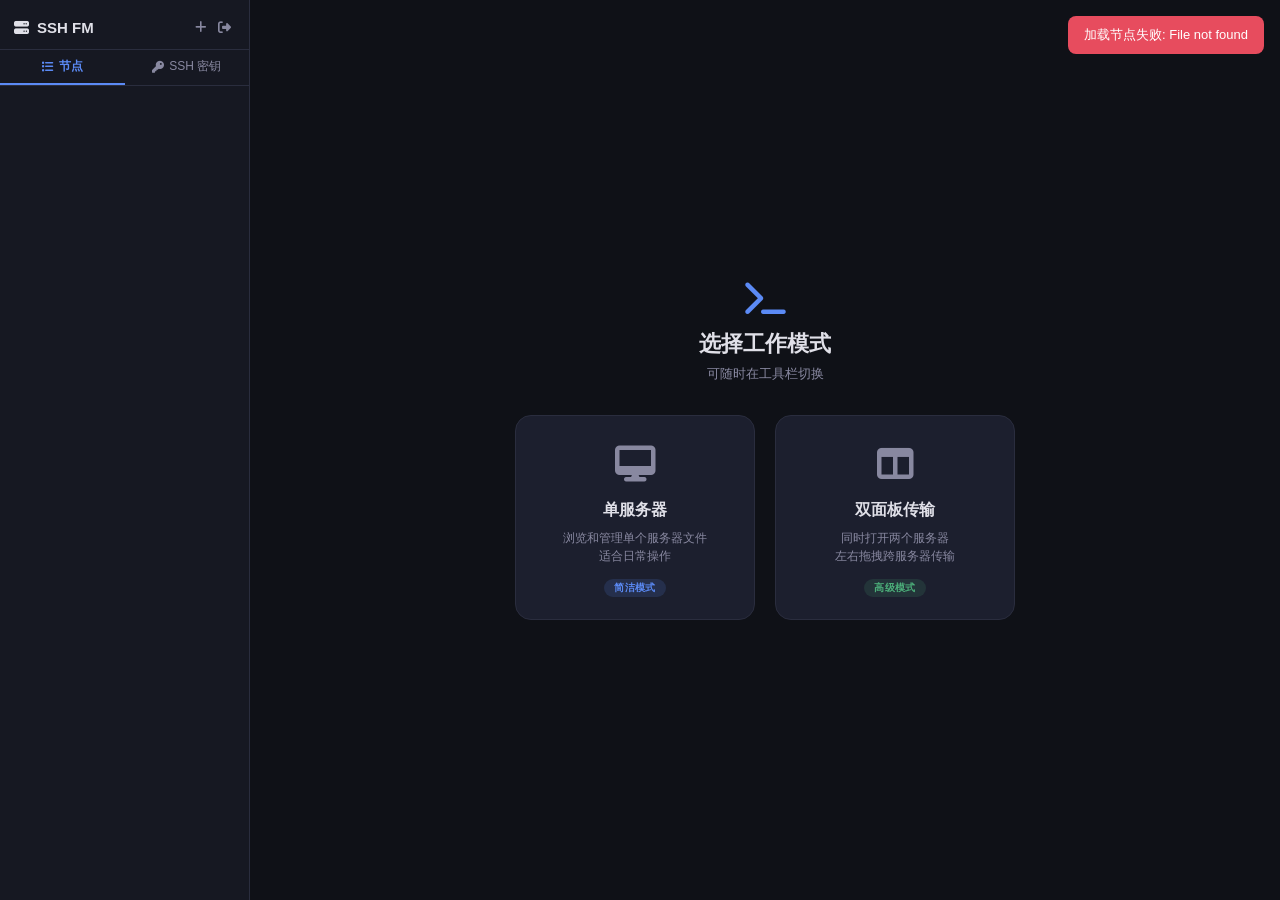
==== static/index.html @ b52f7f38 "Initial release: SSHPilot - Web-based SSH file manager Features: - Multi-node SSH server management " ====
<!DOCTYPE html>
<html lang="zh-CN">
<head>
    <meta charset="UTF-8">
    <meta name="viewport" content="width=device-width, initial-scale=1.0">
    <title>SSH 文件管理器</title>
    <link rel="stylesheet" href="/static/style.css">
    <link rel="stylesheet" href="https://cdnjs.cloudflare.com/ajax/libs/font-awesome/6.5.1/css/all.min.css">
</head>
<body>
    <div id="app">
        <!-- Sidebar -->
        <aside id="sidebar">
            <div class="sidebar-header">
                <h2><i class="fas fa-server"></i> SSH FM</h2>
                <div style="display:flex;gap:4px">
                    <button class="btn-icon" onclick="showAddNodeModal()" title="添加节点"><i class="fas fa-plus"></i></button>
                    <button class="btn-icon" onclick="doLogout()" title="登出"><i class="fas fa-sign-out-alt"></i></button>
                </div>
            </div>
            <div class="sidebar-tabs">
                <button class="stab active" id="stab-nodes" onclick="switchSidebarTab('nodes')"><i class="fas fa-list"></i> 节点</button>
                <button class="stab" id="stab-sshkeys" onclick="switchSidebarTab('sshkeys')"><i class="fas fa-key"></i> SSH 密钥</button>
            </div>
            <div id="sidebar-nodes">
                <ul id="node-list"></ul>
            </div>
            <div id="sidebar-sshkeys" class="hidden">
                <div id="ssh-keys-content" class="ssh-keys-panel">
                    <div style="padding:20px;text-align:center;color:var(--text-dim)"><i class="fas fa-spinner fa-spin"></i></div>
                </div>
            </div>
        </aside>

        <!-- Main -->
        <main id="main">
            <!-- Mode Selection Overlay -->
            <div id="mode-overlay">
                <div class="mode-select">
                    <div class="mode-brand"><i class="fas fa-terminal"></i><h2>选择工作模式</h2><p>可随时在工具栏切换</p></div>
                    <div class="mode-cards">
                        <div class="mode-card" onclick="switchMode('single')">
                            <div class="mode-card-icon"><i class="fas fa-desktop"></i></div>
                            <h3>单服务器</h3>
                            <p>浏览和管理单个服务器文件<br>适合日常操作</p>
                            <span class="mode-card-tag">简洁模式</span>
                        </div>
                        <div class="mode-card" onclick="switchMode('dual')">
                            <div class="mode-card-icon dual-icon"><i class="fas fa-columns"></i></div>
                            <h3>双面板传输</h3>
                            <p>同时打开两个服务器<br>左右拖拽跨服务器传输</p>
                            <span class="mode-card-tag tag-pro">高级模式</span>
                        </div>
                    </div>
                </div>
            </div>

            <!-- Global Toolbar -->
            <div id="global-toolbar" class="hidden">
                <div class="actions">
                    <button class="btn-sm btn-mode" id="mode-toggle-btn" onclick="toggleMode()"><i class="fas fa-columns"></i> <span id="mode-toggle-text">双面板</span></button>
                    <span class="toolbar-sep"></span>
                    <button class="btn-sm" onclick="refreshPanel(activePanel)"><i class="fas fa-sync-alt"></i> 刷新</button>
                    <button class="btn-sm" id="toggle-view-btn" onclick="toggleView()"><i class="fas fa-th"></i> 图标</button>
                    <button class="btn-sm" id="toggle-hidden-btn" onclick="toggleHidden()"><i class="fas fa-eye"></i> 显示.文件</button>
                    <button class="btn-sm" onclick="showMkdirModal()"><i class="fas fa-folder-plus"></i> 新建文件夹</button>
                    <button class="btn-sm" onclick="showCreateFileModal()"><i class="fas fa-file-medical"></i> 新建文件</button>
                    <button class="btn-sm" onclick="showCompressModal()"><i class="fas fa-file-archive"></i> 压缩</button>
                    <button class="btn-sm" onclick="undoLast()"><i class="fas fa-undo"></i> 撤销</button>
                    <button class="btn-sm" onclick="showTrashPanel()"><i class="fas fa-trash-restore"></i> 回收站</button>
                    <button class="btn-sm btn-danger" onclick="deleteSelected()"><i class="fas fa-trash"></i> 删除</button>
                </div>
            </div>

            <div id="dual-panel" class="hidden">
                <!-- Left Panel -->
                <div class="panel" id="panel-left" onclick="setActivePanel('left')">
                    <div class="panel-header">
                        <span class="panel-label">L</span>
                        <span class="panel-node-name" id="left-node-name">点击左侧节点连接</span>
                        <div class="panel-path-bar">
                            <button class="btn-icon" onclick="panelGoUp('left')" title="上级"><i class="fas fa-arrow-up"></i></button>
                            <input type="text" id="left-path-input" onkeydown="if(event.key==='Enter')panelNavigateTo('left',this.value)" placeholder="/">
                        </div>
                    </div>
                    <div class="panel-body" id="left-body">
                        <div class="panel-placeholder"><i class="fas fa-plug"></i><p>选择左侧节点连接服务器</p></div>
                    </div>
                    <div class="panel-footer" id="left-pagination"></div>
                    <div class="panel-drop-zone hidden" id="left-drop-zone">
                        <i class="fas fa-cloud-download-alt"></i> 拖放到此处传输
                    </div>
                </div>

                <div class="panel-divider"></div>

                <!-- Right Panel -->
                <div class="panel" id="panel-right" onclick="setActivePanel('right')">
                    <div class="panel-header">
                        <span class="panel-label">R</span>
                        <span class="panel-node-name" id="right-node-name">点击左侧节点连接</span>
                        <div class="panel-path-bar">
                            <button class="btn-icon" onclick="panelGoUp('right')" title="上级"><i class="fas fa-arrow-up"></i></button>
                            <input type="text" id="right-path-input" onkeydown="if(event.key==='Enter')panelNavigateTo('right',this.value)" placeholder="/">
                        </div>
                    </div>
                    <div class="panel-body" id="right-body">
                        <div class="panel-placeholder"><i class="fas fa-plug"></i><p>选择左侧节点连接服务器</p></div>
                    </div>
                    <div class="panel-footer" id="right-pagination"></div>
                    <div class="panel-drop-zone hidden" id="right-drop-zone">
                        <i class="fas fa-cloud-download-alt"></i> 拖放到此处传输
                    </div>
                </div>
            </div>

            <!-- Upload Drop Overlay -->
            <div id="drop-overlay" class="hidden">
                <div class="drop-content"><i class="fas fa-cloud-upload-alt"></i><p>拖拽本地文件上传到当前面板</p></div>
            </div>
        </main>
    </div>

    <!-- Modals (same as before) -->
    <div id="node-modal" class="modal hidden">
        <div class="modal-content modal-wide">
            <h3 id="node-modal-title">添加节点</h3>
            <form id="node-form" onsubmit="saveNode(event)">
                <input type="hidden" id="node-edit-id">
                <div class="form-row"><div class="form-col"><label>名称</label><input type="text" id="node-name" required placeholder="我的服务器"></div><div class="form-col"><label>主机地址</label><input type="text" id="node-host" required placeholder="192.168.1.100"></div></div>
                <div class="form-row"><div class="form-col"><label>端口</label><input type="number" id="node-port" value="22"></div><div class="form-col"><label>用户名</label><input type="text" id="node-username" required placeholder="root"></div></div>
                <div class="form-row"><div class="form-col"><label>国家/地区</label><input type="text" id="node-country" placeholder="中国 / 美国"></div><div class="form-col"><label>厂商</label><input type="text" id="node-provider" placeholder="阿里云 / AWS"></div></div>
                <div class="form-row"><div class="form-col" style="flex:1"><label>业务</label><input type="text" id="node-business" placeholder="Web服务 / 数据库"></div></div>
                <label>认证方式</label>
                <select id="node-auth-type" onchange="toggleAuthFields()"><option value="password">密码</option><option value="key_file">本地密钥文件</option><option value="key">粘贴私钥</option></select>
                <div id="password-field"><label>密码</label><input type="password" id="node-password" placeholder="密码"></div>
                <div id="keyfile-field" class="hidden"><label>密钥路径</label><input type="text" id="node-key-file" placeholder="~/.ssh/id_rsa"><p class="hint">留空默认 ~/.ssh/id_rsa</p></div>
                <div id="key-field" class="hidden"><label>私钥内容</label><textarea id="node-private-key" rows="3" placeholder="-----BEGIN RSA PRIVATE KEY-----"></textarea></div>
                <div class="modal-actions"><button type="button" class="btn-cancel" onclick="closeModal('node-modal')">取消</button><button type="submit" class="btn-primary">保存</button></div>
            </form>
        </div>
    </div>

    <div id="mkdir-modal" class="modal hidden"><div class="modal-content"><h3>新建文件夹</h3><form onsubmit="doMkdir(event)"><label>名称</label><input type="text" id="mkdir-name" required placeholder="new-folder"><div class="modal-actions"><button type="button" class="btn-cancel" onclick="closeModal('mkdir-modal')">取消</button><button type="submit" class="btn-primary">创建</button></div></form></div></div>
    <div id="createfile-modal" class="modal hidden"><div class="modal-content"><h3>新建文件</h3><form onsubmit="doCreateFile(event)"><label>文件名</label><input type="text" id="createfile-name" required placeholder="example.txt"><div class="modal-actions"><button type="button" class="btn-cancel" onclick="closeModal('createfile-modal')">取消</button><button type="submit" class="btn-primary">创建</button></div></form></div></div>
    <div id="compress-modal" class="modal hidden"><div class="modal-content"><h3>压缩选中文件</h3><form onsubmit="doCompress(event)"><label>压缩文件名</label><input type="text" id="compress-name" required placeholder="archive.tar.gz"><p class="hint">支持 .tar.gz 和 .zip</p><div class="modal-actions"><button type="button" class="btn-cancel" onclick="closeModal('compress-modal')">取消</button><button type="submit" class="btn-primary">压缩</button></div></form></div></div>
    <div id="movecopy-modal" class="modal hidden"><div class="modal-content"><h3 id="movecopy-title">移动到</h3><form onsubmit="doMoveCopy(event)"><input type="hidden" id="movecopy-action"><input type="hidden" id="movecopy-src"><label>目标路径</label><input type="text" id="movecopy-dest" required placeholder="/home/user/target"><div class="modal-actions"><button type="button" class="btn-cancel" onclick="closeModal('movecopy-modal')">取消</button><button type="submit" class="btn-primary">确定</button></div></form></div></div>
    <div id="rename-modal" class="modal hidden"><div class="modal-content"><h3>重命名</h3><form onsubmit="doRename(event)"><input type="hidden" id="rename-old"><label>新名称</label><input type="text" id="rename-new" required><div class="modal-actions"><button type="button" class="btn-cancel" onclick="closeModal('rename-modal')">取消</button><button type="submit" class="btn-primary">确定</button></div></form></div></div>
    <div id="trash-modal" class="modal hidden"><div class="modal-content modal-lg"><div class="modal-header-row"><h3><i class="fas fa-trash-restore"></i> 回收站</h3><button class="btn-sm btn-danger" onclick="emptyTrash()"><i class="fas fa-fire"></i> 清空</button></div><div id="trash-list" class="trash-list"></div><div class="modal-actions"><button type="button" class="btn-cancel" onclick="closeModal('trash-modal')">关闭</button></div></div></div>

    <!-- Editor Modal -->
    <div id="editor-modal" class="modal hidden">
        <div class="modal-content modal-editor">
            <div class="editor-header"><div class="editor-title"><i class="fas fa-file-code"></i><span id="editor-filename">file.txt</span><span id="editor-size" class="editor-meta"></span><span id="editor-modified" class="editor-badge hidden">已修改</span></div><div class="editor-actions"><button class="btn-sm" id="editor-save-btn" onclick="saveEditorContent()" disabled><i class="fas fa-save"></i> 保存</button><button class="btn-sm" onclick="closeEditor()"><i class="fas fa-times"></i> 关闭</button></div></div>
            <div class="editor-body"><div class="editor-line-numbers" id="editor-lines"></div><textarea id="editor-textarea" spellcheck="false" wrap="off"></textarea></div>
            <div class="editor-footer"><span id="editor-cursor">行 1, 列 1</span><span id="editor-encoding">UTF-8</span></div>
            <input type="hidden" id="editor-path"><input type="hidden" id="editor-node">
        </div>
    </div>

    <!-- Transfer progress -->
    <div id="transfer-toast" class="transfer-toast hidden"><i class="fas fa-spinner fa-spin"></i> <span id="transfer-msg">传输中...</span></div>
    <div id="toast-container"></div>
    <script src="/static/app.js"></script>
</body>
</html>
---- static/style.css ----
:root {
    --bg: #0f1117; --bg-sidebar: #161822; --bg-card: #1c1f2e; --bg-hover: #252839;
    --bg-input: #1e2133; --border: #2a2d3e; --text: #e0e0e8; --text-dim: #8888a0;
    --accent: #5b8af5; --accent-hover: #4a76e0; --danger: #e74c5e; --success: #4caf7a;
    --warning: #f5a623; --radius: 8px;
}
* { margin:0; padding:0; box-sizing:border-box; }
body { font-family: -apple-system,BlinkMacSystemFont,"Segoe UI",Roboto,"Noto Sans SC",sans-serif; background:var(--bg); color:var(--text); height:100vh; overflow:hidden; }
#app { display:flex; height:100vh; }
.hidden { display:none !important; }

/* ===== Sidebar ===== */
#sidebar { width:250px; min-width:250px; background:var(--bg-sidebar); border-right:1px solid var(--border); display:flex; flex-direction:column; }
.sidebar-header { display:flex; align-items:center; justify-content:space-between; padding:16px 14px 10px; border-bottom:1px solid var(--border); }
.sidebar-header h2 { font-size:15px; font-weight:600; display:flex; align-items:center; gap:8px; }
/* Sidebar Tabs */
.sidebar-tabs { display:flex; border-bottom:1px solid var(--border); flex-shrink:0; }
.stab { flex:1; padding:8px 0; background:none; border:none; border-bottom:2px solid transparent; color:var(--text-dim); font-size:12px; cursor:pointer; display:flex; align-items:center; justify-content:center; gap:5px; transition:color .15s, border-color .15s; }
.stab:hover { color:var(--text); background:var(--bg-hover); }
.stab.active { color:var(--accent); border-bottom-color:var(--accent); font-weight:600; }
#sidebar-nodes { flex:1; overflow-y:auto; display:flex; flex-direction:column; }
#sidebar-sshkeys { flex:1; overflow-y:auto; }

/* SSH Keys Panel */
.ssh-keys-panel { padding:8px; }
.ssh-section { margin-bottom:14px; }
.ssh-section-title { font-size:11px; font-weight:600; color:var(--text-dim); text-transform:uppercase; letter-spacing:.5px; padding:4px 6px; display:flex; align-items:center; gap:6px; }
.ssh-section-title i { font-size:10px; }
.ssh-section-count { font-size:10px; background:var(--bg-hover); color:var(--text-dim); padding:0 6px; border-radius:8px; font-weight:500; }
.ssh-item { padding:7px 10px; border-radius:var(--radius); display:flex; align-items:flex-start; justify-content:space-between; gap:6px; transition:background .15s; margin-bottom:1px; }
.ssh-item:hover { background:var(--bg-hover); }
.ssh-item-info { display:flex; flex-direction:column; gap:1px; overflow:hidden; min-width:0; flex:1; }
.ssh-item-name { font-size:12px; font-weight:600; white-space:nowrap; overflow:hidden; text-overflow:ellipsis; }
.ssh-item-meta { font-size:10px; color:var(--text-dim); font-family:"SF Mono",Monaco,Consolas,monospace; white-space:nowrap; overflow:hidden; text-overflow:ellipsis; }
.ssh-item-tag { font-size:9px; padding:1px 6px; border-radius:3px; font-weight:500; display:inline-block; margin-top:2px; }
.ssh-tag-key { background:rgba(91,138,245,.15); color:#7da8ff; }
.ssh-tag-config { background:rgba(76,175,122,.15); color:#6dd4a0; }
.ssh-tag-known { background:rgba(245,166,35,.15); color:#f5c462; }
.ssh-item-actions { display:flex; gap:2px; flex-shrink:0; opacity:0; transition:opacity .15s; }
.ssh-item:hover .ssh-item-actions { opacity:1; }
.ssh-empty { padding:24px 12px; text-align:center; color:var(--text-dim); font-size:12px; }
.ssh-empty i { font-size:24px; display:block; margin-bottom:8px; opacity:.5; }
.scan-dot { display:inline-block; width:7px; height:7px; border-radius:50%; margin-right:5px; vertical-align:middle; }
.dot-ok { background:var(--success); box-shadow:0 0 6px var(--success); }
.dot-fail { background:var(--danger); box-shadow:0 0 6px var(--danger); }

#node-list { list-style:none; overflow-y:auto; flex:1; padding:6px; }
#node-list li { padding:8px 10px; border-radius:var(--radius); cursor:pointer; display:flex; align-items:flex-start; justify-content:space-between; transition:background .15s; margin-bottom:2px; }
#node-list li:hover { background:var(--bg-hover); }
#node-list li.active { background:rgba(91,138,245,.15); border:1px solid rgba(91,138,245,.3); }
.node-info { display:flex; flex-direction:column; gap:2px; overflow:hidden; flex:1; min-width:0; }
.node-name-row { display:flex; align-items:center; gap:6px; }
.node-name { font-weight:600; font-size:13px; white-space:nowrap; overflow:hidden; text-overflow:ellipsis; }
.node-host { font-size:11px; color:var(--text-dim); font-family:"SF Mono",Monaco,Consolas,monospace; }
.node-tags { display:flex; flex-wrap:wrap; gap:3px; margin-top:3px; }
.node-tag { font-size:9px; padding:0 5px; border-radius:3px; font-weight:500; line-height:16px; }
.tag-country { background:rgba(91,138,245,.18); color:#7da8ff; border:1px solid rgba(91,138,245,.3); }
.tag-provider { background:rgba(76,175,122,.18); color:#6dd4a0; border:1px solid rgba(76,175,122,.3); }
.tag-business { background:rgba(245,166,35,.18); color:#f5c462; border:1px solid rgba(245,166,35,.3); }
.panel-badge { font-size:10px; font-weight:700; padding:0 5px; border-radius:3px; line-height:16px; }
.badge-left { background:var(--accent); color:#fff; }
.badge-right { background:var(--success); color:#fff; }
.node-actions { display:flex; gap:2px; opacity:0; transition:opacity .15s; flex-shrink:0; margin-top:2px; }
#node-list li:hover .node-actions { opacity:1; }

/* ===== Main ===== */
#main { flex:1; display:flex; flex-direction:column; overflow:hidden; position:relative; }

/* ===== Mode Selection Overlay ===== */
#mode-overlay { flex:1; display:flex; align-items:center; justify-content:center; position:relative; }
#mode-overlay.hidden { display:none !important; }
.mode-select { text-align:center; animation:cardIn .4s ease; }
@keyframes cardIn { from { opacity:0; transform:translateY(16px); } to { opacity:1; transform:translateY(0); } }
.mode-brand { margin-bottom:32px; }
.mode-brand i { font-size:36px; color:var(--accent); margin-bottom:12px; display:block; }
.mode-brand h2 { font-size:22px; font-weight:700; margin-bottom:6px; }
.mode-brand p { font-size:13px; color:var(--text-dim); }
.mode-cards { display:flex; gap:20px; }
.mode-card { width:240px; background:var(--bg-card); border:1px solid var(--border); border-radius:16px; padding:28px 20px 22px; cursor:pointer; transition:border-color .2s, transform .15s, box-shadow .2s; position:relative; }
.mode-card:hover { border-color:var(--accent); transform:translateY(-4px); box-shadow:0 12px 40px rgba(0,0,0,.3); }
.mode-card-icon { font-size:36px; color:var(--text-dim); margin-bottom:14px; transition:color .2s; }
.mode-card:hover .mode-card-icon { color:var(--accent); }
.mode-card-icon.dual-icon { color:var(--text-dim); }
.mode-card:hover .dual-icon { color:var(--success); }
.mode-card h3 { font-size:16px; font-weight:600; margin-bottom:8px; }
.mode-card p { font-size:12px; color:var(--text-dim); line-height:1.5; }
.mode-card-tag { display:inline-block; margin-top:14px; font-size:10px; padding:2px 10px; border-radius:10px; background:rgba(91,138,245,.15); color:var(--accent); font-weight:600; letter-spacing:.3px; }
.mode-card-tag.tag-pro { background:rgba(76,175,122,.15); color:var(--success); }

/* ===== Global Toolbar ===== */
#global-toolbar { padding:8px 12px; border-bottom:1px solid var(--border); flex-shrink:0; }
#global-toolbar .actions { display:flex; gap:6px; flex-wrap:wrap; align-items:center; }
.btn-mode { background:linear-gradient(135deg,var(--accent),#7c5bf5); color:#fff !important; border-color:transparent !important; }
.btn-mode:hover { opacity:.85; }
.toolbar-sep { width:1px; height:20px; background:var(--border); flex-shrink:0; }

/* ===== Dual Panel ===== */
#dual-panel { flex:1; display:flex; overflow:hidden; }
.panel { flex:1; display:flex; flex-direction:column; overflow:hidden; position:relative; border:2px solid transparent; transition:border-color .15s; }
.panel.active { border-color:var(--accent); }

/* ===== Single Panel Mode ===== */
#dual-panel.single-mode #panel-right,
#dual-panel.single-mode .panel-divider { display:none; }
#dual-panel.single-mode #panel-left { border:none; }
#dual-panel.single-mode #panel-left .panel-label { display:none; }
.panel-divider { width:3px; background:var(--border); cursor:col-resize; flex-shrink:0; }
.panel-header { padding:8px 10px; border-bottom:1px solid var(--border); display:flex; align-items:center; gap:8px; background:var(--bg-sidebar); flex-shrink:0; flex-wrap:wrap; }
.panel-label { font-size:10px; font-weight:700; background:var(--accent); color:#fff; padding:1px 6px; border-radius:3px; flex-shrink:0; }
#panel-right .panel-label { background:var(--success); }
.panel-node-name { font-size:13px; font-weight:600; white-space:nowrap; overflow:hidden; text-overflow:ellipsis; max-width:140px; }
.panel-path-bar { display:flex; align-items:center; gap:4px; flex:1; min-width:0; }
.panel-path-bar input { flex:1; min-width:80px; padding:4px 8px; background:var(--bg-input); border:1px solid var(--border); border-radius:var(--radius); color:var(--text); font-size:12px; outline:none; }
.panel-path-bar input:focus { border-color:var(--accent); }
.panel-body { flex:1; overflow:auto; padding:0 6px; }
.panel-footer { padding:6px 10px; border-top:1px solid var(--border); display:flex; align-items:center; justify-content:space-between; flex-shrink:0; font-size:12px; }
.panel-placeholder { display:flex; flex-direction:column; align-items:center; justify-content:center; height:100%; gap:12px; color:var(--text-dim); font-size:14px; }
.panel-placeholder i { font-size:40px; }

/* ===== Panel drop zone ===== */
.panel-drop-zone { position:absolute; inset:0; background:rgba(91,138,245,.1); border:3px dashed var(--accent); border-radius:var(--radius); display:flex; align-items:center; justify-content:center; font-size:18px; color:var(--accent); z-index:50; pointer-events:none; }

/* ===== Buttons ===== */
.btn-icon { background:none; border:none; color:var(--text-dim); cursor:pointer; padding:4px; border-radius:4px; font-size:13px; transition:background .15s,color .15s; }
.btn-icon:hover { background:var(--bg-hover); color:var(--text); }
.btn-sm { background:var(--bg-card); border:1px solid var(--border); color:var(--text); padding:4px 10px; border-radius:var(--radius); font-size:12px; cursor:pointer; display:flex; align-items:center; gap:4px; transition:background .15s,border-color .15s; white-space:nowrap; }
.btn-sm:hover { background:var(--bg-hover); border-color:var(--accent); }
.btn-sm.btn-danger { border-color:var(--danger); color:var(--danger); }
.btn-sm.btn-danger:hover { background:var(--danger); color:#fff; }
.btn-sm.btn-active { background:var(--accent); color:#fff; border-color:var(--accent); }
.btn-sm:disabled { opacity:.35; cursor:not-allowed; pointer-events:none; }
.btn-primary { background:var(--accent); border:none; color:#fff; padding:8px 20px; border-radius:var(--radius); font-size:14px; cursor:pointer; }
.btn-primary:hover { background:var(--accent-hover); }
.btn-cancel { background:none; border:1px solid var(--border); color:var(--text-dim); padding:8px 20px; border-radius:var(--radius); font-size:14px; cursor:pointer; }
.btn-cancel:hover { background:var(--bg-hover); }

/* ===== File Table (in panel) ===== */
.file-table { width:100%; border-collapse:collapse; font-size:13px; }
.file-table th { text-align:left; padding:6px 6px; color:var(--text-dim); font-weight:500; font-size:11px; text-transform:uppercase; border-bottom:1px solid var(--border); position:sticky; top:0; background:var(--bg); z-index:1; }
.file-table td { padding:5px 6px; border-bottom:1px solid var(--border); vertical-align:middle; }
.file-table tr:hover td { background:var(--bg-hover); }
.file-table tr[draggable="true"] { cursor:grab; }
.file-table tr[draggable="true"]:active { cursor:grabbing; }
.file-icon { margin-right:6px; color:var(--text-dim); width:14px; text-align:center; display:inline-block; }
.file-icon.dir { color:var(--warning); }
.file-icon.archive { color:var(--success); }
.file-name-link { cursor:pointer; color:var(--text); text-decoration:none; }
.file-name-link:hover { color:var(--accent); }
.file-actions { display:flex; gap:2px; }
.file-actions .btn-icon { font-size:12px; }

/* ===== Grid view ===== */
.file-grid { display:grid; grid-template-columns:repeat(auto-fill,minmax(110px,1fr)); gap:8px; padding:8px 0; }
.grid-card { background:var(--bg-card); border:1px solid var(--border); border-radius:var(--radius); padding:10px 8px 8px; display:flex; flex-direction:column; align-items:center; text-align:center; position:relative; transition:border-color .15s; cursor:grab; }
.grid-card:hover { border-color:var(--accent); background:var(--bg-hover); }
.grid-check { position:absolute; top:4px; left:4px; opacity:0; transition:opacity .15s; }
.grid-card:hover .grid-check,.grid-check:checked { opacity:1; }
.grid-icon { font-size:30px; color:var(--text-dim); margin-bottom:6px; cursor:pointer; width:100%; display:flex; justify-content:center; padding:6px 0; border-radius:6px; }
.grid-icon:hover { background:rgba(91,138,245,.1); }
.grid-icon.dir { color:var(--warning); }
.grid-name { font-size:11px; font-weight:500; word-break:break-all; display:-webkit-box; -webkit-line-clamp:2; -webkit-box-orient:vertical; overflow:hidden; line-height:1.3; max-height:2.6em; }
.grid-meta { font-size:10px; color:var(--text-dim); margin:2px 0; }
.grid-actions { display:flex; gap:2px; opacity:0; transition:opacity .15s; }
.grid-card:hover .grid-actions { opacity:1; }
.grid-actions .btn-icon { font-size:11px; padding:3px; }

/* ===== Pagination ===== */
.page-info { font-size:11px; color:var(--text-dim); }
.page-btns { display:flex; gap:3px; }
.page-btns .btn-sm { min-width:28px; justify-content:center; padding:3px 6px; font-size:11px; }
.page-btns .page-active { background:var(--accent); color:#fff; border-color:var(--accent); }

/* ===== Drop overlay (local upload) ===== */
#drop-overlay { position:absolute; inset:0; background:rgba(91,138,245,.12); border:3px dashed var(--accent); border-radius:var(--radius); display:flex; align-items:center; justify-content:center; z-index:100; }
.drop-content { text-align:center; font-size:20px; color:var(--accent); }
.drop-content i { font-size:40px; margin-bottom:10px; }

/* ===== Modals ===== */
.modal { position:fixed; inset:0; background:rgba(0,0,0,.6); display:flex; align-items:center; justify-content:center; z-index:1000; }
.modal-content { background:var(--bg-card); border:1px solid var(--border); border-radius:12px; padding:24px; width:420px; max-width:90vw; }
.modal-content.modal-wide { width:520px; }
.modal-content.modal-lg { width:700px; max-height:80vh; display:flex; flex-direction:column; }
.modal-content h3 { margin-bottom:16px; font-size:17px; }
.modal-content label { display:block; font-size:12px; color:var(--text-dim); margin-bottom:3px; margin-top:10px; }
.modal-content input,.modal-content textarea,.modal-content select { width:100%; padding:7px 10px; background:var(--bg-input); border:1px solid var(--border); border-radius:var(--radius); color:var(--text); font-size:13px; outline:none; }
.modal-content input:focus,.modal-content textarea:focus,.modal-content select:focus { border-color:var(--accent); }
.modal-actions { display:flex; justify-content:flex-end; gap:8px; margin-top:20px; }
.modal-header-row { display:flex; align-items:center; justify-content:space-between; margin-bottom:12px; }
.modal-header-row h3 { margin-bottom:0; display:flex; align-items:center; gap:8px; }
.form-row { display:flex; gap:10px; }
.form-col { flex:1; min-width:0; }
.hint { font-size:11px; color:var(--text-dim); margin-top:3px; }

/* ===== Trash ===== */
.trash-list { flex:1; overflow-y:auto; min-height:80px; }
.trash-table { width:100%; border-collapse:collapse; font-size:12px; }
.trash-table th { text-align:left; padding:6px; color:var(--text-dim); font-weight:500; font-size:10px; text-transform:uppercase; border-bottom:1px solid var(--border); position:sticky; top:0; background:var(--bg-card); }
.trash-table td { padding:6px; border-bottom:1px solid var(--border); }
.trash-actions { display:flex; gap:4px; }
.trash-actions .btn-sm { padding:3px 8px; font-size:11px; }

/* ===== Editor ===== */
.modal-editor { width:85vw; max-width:1100px; height:80vh; display:flex; flex-direction:column; padding:0; overflow:hidden; }
.editor-header { display:flex; align-items:center; justify-content:space-between; padding:10px 16px; border-bottom:1px solid var(--border); flex-shrink:0; }
.editor-title { display:flex; align-items:center; gap:8px; font-size:14px; font-weight:600; }
.editor-title i { color:var(--accent); }
.editor-meta { font-size:12px; color:var(--text-dim); font-weight:400; }
.editor-badge { font-size:10px; background:var(--warning); color:#1a1a1a; padding:1px 8px; border-radius:10px; font-weight:600; }
.editor-actions { display:flex; gap:8px; }
.editor-body { display:flex; flex:1; overflow:hidden; }
.editor-line-numbers { width:44px; background:var(--bg-sidebar); color:var(--text-dim); font-family:"SF Mono",Monaco,Consolas,monospace; font-size:13px; line-height:20px; padding:10px 6px 10px 0; text-align:right; overflow:hidden; white-space:pre; user-select:none; border-right:1px solid var(--border); flex-shrink:0; }
#editor-textarea { flex:1; background:var(--bg); color:var(--text); font-family:"SF Mono",Monaco,Consolas,monospace; font-size:13px; line-height:20px; padding:10px 14px; border:none; outline:none; resize:none; tab-size:4; white-space:pre; overflow:auto; }
#editor-textarea::selection { background:rgba(91,138,245,.3); }
.editor-footer { display:flex; align-items:center; justify-content:space-between; padding:5px 16px; border-top:1px solid var(--border); font-size:11px; color:var(--text-dim); background:var(--bg-sidebar); flex-shrink:0; }

/* ===== Transfer Toast ===== */
.transfer-toast { position:fixed; bottom:20px; left:50%; transform:translateX(-50%); background:var(--accent); color:#fff; padding:12px 24px; border-radius:var(--radius); font-size:14px; z-index:9999; display:flex; align-items:center; gap:10px; box-shadow:0 4px 20px rgba(0,0,0,.4); }

/* ===== Toast ===== */
#toast-container { position:fixed; top:16px; right:16px; z-index:9999; display:flex; flex-direction:column; gap:6px; }
.toast { padding:10px 16px; border-radius:var(--radius); font-size:13px; color:#fff; animation:slideIn .3s ease; max-width:340px; word-break:break-word; }
.toast.success { background:var(--success); }
.toast.error { background:var(--danger); }
.toast.info { background:var(--accent); }
@keyframes slideIn { from{transform:translateX(100%);opacity:0} to{transform:translateX(0);opacity:1} }

/* ===== Scrollbar & Checkbox ===== */
::-webkit-scrollbar { width:5px; height:5px; }
::-webkit-scrollbar-track { background:transparent; }
::-webkit-scrollbar-thumb { background:var(--border); border-radius:3px; }
::-webkit-scrollbar-thumb:hover { background:var(--text-dim); }
input[type="checkbox"] { accent-color:var(--accent); width:14px; height:14px; cursor:pointer; }
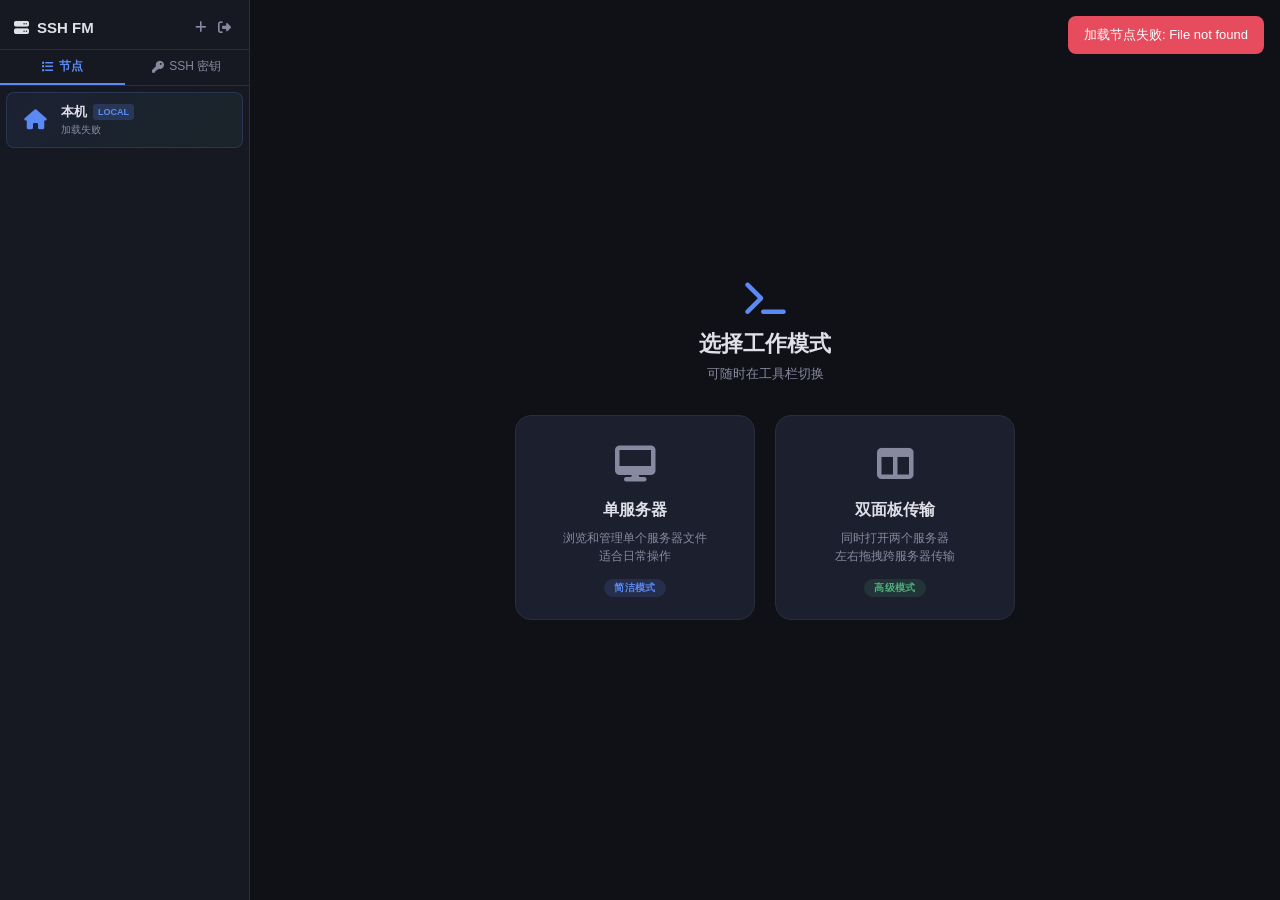
==== commit b1283864: "feat: node metadata, hardware detection, monitoring dashboard, local server - 节点列表增加到期时间(颜色预警)、费用标签 " ====
--- a/static/index.html
+++ b/static/index.html
@@ -23,6 +23,13 @@
                 <button class="stab" id="stab-sshkeys" onclick="switchSidebarTab('sshkeys')"><i class="fas fa-key"></i> SSH 密钥</button>
             </div>
             <div id="sidebar-nodes">
+                <div id="local-server-card" class="local-card" onclick="connectLocalToPanel()">
+                    <div class="local-icon"><i class="fas fa-home"></i></div>
+                    <div class="local-info">
+                        <div class="local-title">本机 <span class="node-tag tag-local">LOCAL</span></div>
+                        <div class="local-meta" id="local-meta">加载中...</div>
+                    </div>
+                </div>
                 <ul id="node-list"></ul>
             </div>
             <div id="sidebar-sshkeys" class="hidden">
@@ -59,6 +66,7 @@
             <div id="global-toolbar" class="hidden">
                 <div class="actions">
                     <button class="btn-sm btn-mode" id="mode-toggle-btn" onclick="toggleMode()"><i class="fas fa-columns"></i> <span id="mode-toggle-text">双面板</span></button>
+                    <button class="btn-sm btn-monitor" id="monitor-btn" onclick="toggleMonitor()"><i class="fas fa-chart-bar"></i> 监控</button>
                     <span class="toolbar-sep"></span>
                     <button class="btn-sm" onclick="refreshPanel(activePanel)"><i class="fas fa-sync-alt"></i> 刷新</button>
                     <button class="btn-sm" id="toggle-view-btn" onclick="toggleView()"><i class="fas fa-th"></i> 图标</button>
@@ -114,6 +122,19 @@
                 </div>
             </div>
 
+            <!-- Monitor Page -->
+            <div id="monitor-page" class="hidden">
+                <div class="monitor-header">
+                    <h3><i class="fas fa-chart-bar"></i> 服务器资源监控</h3>
+                    <div class="monitor-actions">
+                        <span id="monitor-time" class="text-dim"></span>
+                        <button class="btn-sm" onclick="refreshMonitor()"><i class="fas fa-sync-alt"></i> 刷新</button>
+                    </div>
+                </div>
+                <div class="monitor-summary" id="monitor-summary"></div>
+                <div class="monitor-grid" id="monitor-grid"></div>
+            </div>
+
             <!-- Upload Drop Overlay -->
             <div id="drop-overlay" class="hidden">
                 <div class="drop-content"><i class="fas fa-cloud-upload-alt"></i><p>拖拽本地文件上传到当前面板</p></div>
@@ -131,10 +152,10 @@
                 <div class="form-row"><div class="form-col"><label>端口</label><input type="number" id="node-port" value="22"></div><div class="form-col"><label>用户名</label><input type="text" id="node-username" required placeholder="root"></div></div>
                 <div class="form-row"><div class="form-col"><label>国家/地区</label><input type="text" id="node-country" placeholder="中国 / 美国"></div><div class="form-col"><label>厂商</label><input type="text" id="node-provider" placeholder="阿里云 / AWS"></div></div>
                 <div class="form-row"><div class="form-col" style="flex:1"><label>业务</label><input type="text" id="node-business" placeholder="Web服务 / 数据库"></div></div>
+                <div class="form-row"><div class="form-col"><label>到期时间</label><input type="date" id="node-expire-date"></div><div class="form-col"><label>费用</label><input type="text" id="node-cost" placeholder="$5/月 / ¥35/月"></div></div>
                 <label>认证方式</label>
-                <select id="node-auth-type" onchange="toggleAuthFields()"><option value="password">密码</option><option value="key_file">本地密钥文件</option><option value="key">粘贴私钥</option></select>
+                <select id="node-auth-type" onchange="toggleAuthFields()"><option value="password">密码</option><option value="key_file">SSH 免密直连</option><option value="key">粘贴私钥</option></select>
                 <div id="password-field"><label>密码</label><input type="password" id="node-password" placeholder="密码"></div>
-                <div id="keyfile-field" class="hidden"><label>密钥路径</label><input type="text" id="node-key-file" placeholder="~/.ssh/id_rsa"><p class="hint">留空默认 ~/.ssh/id_rsa</p></div>
                 <div id="key-field" class="hidden"><label>私钥内容</label><textarea id="node-private-key" rows="3" placeholder="-----BEGIN RSA PRIVATE KEY-----"></textarea></div>
                 <div class="modal-actions"><button type="button" class="btn-cancel" onclick="closeModal('node-modal')">取消</button><button type="submit" class="btn-primary">保存</button></div>
             </form>
--- a/static/style.css
+++ b/static/style.css
@@ -224,6 +224,66 @@
 .toast.info { background:var(--accent); }
 @keyframes slideIn { from{transform:translateX(100%);opacity:0} to{transform:translateX(0);opacity:1} }
 
+/* ===== Local Server Card ===== */
+.local-card { display:flex; align-items:center; gap:10px; padding:10px 12px; margin:6px; border-radius:var(--radius); background:linear-gradient(135deg,rgba(91,138,245,.08),rgba(76,175,122,.08)); border:1px solid rgba(91,138,245,.2); cursor:pointer; transition:border-color .2s,background .2s; }
+.local-card:hover { border-color:var(--accent); background:linear-gradient(135deg,rgba(91,138,245,.15),rgba(76,175,122,.15)); }
+.local-card.active { border-color:var(--accent); box-shadow:0 0 12px rgba(91,138,245,.15); }
+.local-icon { font-size:20px; color:var(--accent); flex-shrink:0; width:32px; text-align:center; }
+.local-info { flex:1; min-width:0; overflow:hidden; }
+.local-title { font-size:13px; font-weight:600; display:flex; align-items:center; gap:6px; }
+.local-meta { font-size:10px; color:var(--text-dim); font-family:"SF Mono",Monaco,Consolas,monospace; margin-top:2px; white-space:nowrap; overflow:hidden; text-overflow:ellipsis; }
+.tag-local { background:rgba(91,138,245,.2); color:var(--accent); font-size:9px; padding:0 5px; border-radius:3px; font-weight:600; }
+
+/* ===== Node Extra Tags ===== */
+.tag-expire { border:1px solid rgba(76,175,122,.3); background:rgba(76,175,122,.12); color:#6dd4a0; }
+.tag-expire.expire-warn { border-color:rgba(245,166,35,.4); background:rgba(245,166,35,.12); color:var(--warning); }
+.tag-expire.expire-danger { border-color:rgba(231,76,94,.4); background:rgba(231,76,94,.12); color:var(--danger); }
+.tag-cost { border:1px solid rgba(168,130,255,.3); background:rgba(168,130,255,.12); color:#b8a0ff; }
+.tag-hw { border:1px solid rgba(91,138,245,.2); background:rgba(91,138,245,.08); color:#7da8ff; font-family:"SF Mono",Monaco,Consolas,monospace; font-size:9px; }
+
+/* ===== Monitor Button ===== */
+.btn-monitor { background:linear-gradient(135deg,#e74c5e,#f5a623); color:#fff !important; border-color:transparent !important; }
+.btn-monitor:hover { opacity:.85; }
+.btn-monitor.active { box-shadow:0 0 8px rgba(245,166,35,.4); }
+
+/* ===== Monitor Page ===== */
+#monitor-page { flex:1; overflow-y:auto; padding:20px; }
+.monitor-header { display:flex; align-items:center; justify-content:space-between; margin-bottom:20px; }
+.monitor-header h3 { font-size:18px; font-weight:600; display:flex; align-items:center; gap:8px; }
+.monitor-header h3 i { color:var(--accent); }
+.monitor-actions { display:flex; align-items:center; gap:10px; }
+.text-dim { font-size:11px; color:var(--text-dim); }
+
+.monitor-summary { display:flex; gap:12px; margin-bottom:20px; flex-wrap:wrap; }
+.summary-card { background:var(--bg-card); border:1px solid var(--border); border-radius:var(--radius); padding:14px 18px; flex:1; min-width:140px; }
+.summary-label { font-size:11px; color:var(--text-dim); text-transform:uppercase; letter-spacing:.5px; margin-bottom:4px; }
+.summary-value { font-size:22px; font-weight:700; font-family:"SF Mono",Monaco,Consolas,monospace; }
+
+.monitor-grid { display:grid; grid-template-columns:repeat(auto-fill,minmax(320px,1fr)); gap:14px; }
+.monitor-card { background:var(--bg-card); border:1px solid var(--border); border-radius:12px; padding:16px; transition:border-color .2s; }
+.monitor-card:hover { border-color:var(--accent); }
+.monitor-card.error { opacity:.5; }
+.monitor-card-header { display:flex; align-items:center; justify-content:space-between; margin-bottom:14px; }
+.monitor-card-name { font-size:14px; font-weight:600; display:flex; align-items:center; gap:6px; }
+.monitor-card-name i { color:var(--accent); font-size:12px; }
+.monitor-card-name .local-tag { font-size:9px; background:rgba(91,138,245,.2); color:var(--accent); padding:1px 6px; border-radius:3px; font-weight:600; }
+.monitor-card-uptime { font-size:10px; color:var(--text-dim); }
+
+.monitor-metric { margin-bottom:10px; }
+.monitor-metric:last-child { margin-bottom:0; }
+.metric-header { display:flex; align-items:center; justify-content:space-between; margin-bottom:4px; }
+.metric-label { font-size:11px; color:var(--text-dim); display:flex; align-items:center; gap:5px; }
+.metric-label i { width:12px; text-align:center; font-size:10px; }
+.metric-value { font-size:11px; font-family:"SF Mono",Monaco,Consolas,monospace; }
+.metric-bar { height:6px; background:var(--bg-hover); border-radius:3px; overflow:hidden; }
+.metric-fill { height:100%; border-radius:3px; transition:width .4s ease; background:var(--accent); }
+.metric-fill.warn { background:var(--warning); }
+.metric-fill.danger { background:var(--danger); }
+.metric-fill.mem { background:#a880ff; }
+.metric-fill.disk { background:var(--success); }
+.monitor-load { display:flex; gap:8px; margin-top:8px; }
+.load-chip { font-size:10px; padding:2px 8px; border-radius:4px; background:var(--bg-hover); color:var(--text-dim); font-family:"SF Mono",Monaco,Consolas,monospace; }
+
 /* ===== Scrollbar & Checkbox ===== */
 ::-webkit-scrollbar { width:5px; height:5px; }
 ::-webkit-scrollbar-track { background:transparent; }
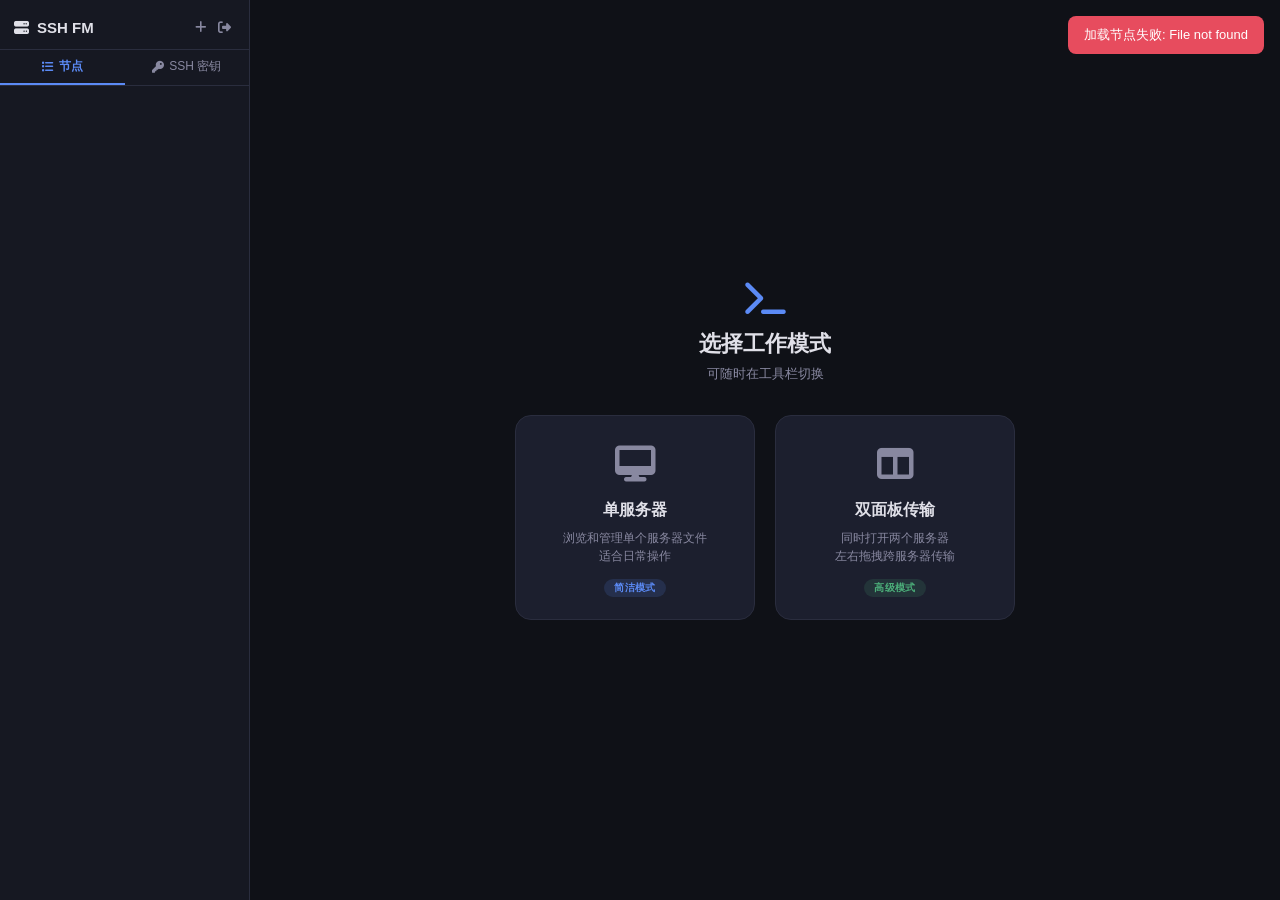
==== commit be4e4b93: "fix: local server browsing, monitor enhancements, node list improvements - 修复nodeId=0在JS中falsy导致本机无法" ====
--- a/static/index.html
+++ b/static/index.html
@@ -23,13 +23,6 @@
                 <button class="stab" id="stab-sshkeys" onclick="switchSidebarTab('sshkeys')"><i class="fas fa-key"></i> SSH 密钥</button>
             </div>
             <div id="sidebar-nodes">
-                <div id="local-server-card" class="local-card" onclick="connectLocalToPanel()">
-                    <div class="local-icon"><i class="fas fa-home"></i></div>
-                    <div class="local-info">
-                        <div class="local-title">本机 <span class="node-tag tag-local">LOCAL</span></div>
-                        <div class="local-meta" id="local-meta">加载中...</div>
-                    </div>
-                </div>
                 <ul id="node-list"></ul>
             </div>
             <div id="sidebar-sshkeys" class="hidden">
@@ -133,6 +126,7 @@
                 </div>
                 <div class="monitor-summary" id="monitor-summary"></div>
                 <div class="monitor-grid" id="monitor-grid"></div>
+                <div class="monitor-section" id="monitor-expiry-cost"></div>
             </div>
 
             <!-- Upload Drop Overlay -->
--- a/static/style.css
+++ b/static/style.css
@@ -284,6 +284,26 @@
 .monitor-load { display:flex; gap:8px; margin-top:8px; }
 .load-chip { font-size:10px; padding:2px 8px; border-radius:4px; background:var(--bg-hover); color:var(--text-dim); font-family:"SF Mono",Monaco,Consolas,monospace; }
 
+/* ===== Monitor Bottom Section ===== */
+.monitor-section { margin-top:20px; }
+.monitor-bottom-grid { display:flex; gap:14px; flex-wrap:wrap; }
+
+.expiry-list, .cost-list { padding:4px 0; }
+.expiry-row, .cost-row { display:flex; align-items:center; gap:8px; padding:5px 4px; font-size:12px; border-bottom:1px solid var(--border); }
+.expiry-row:last-child, .cost-row:last-child { border-bottom:none; }
+.expiry-name, .cost-name { width:90px; font-weight:500; white-space:nowrap; overflow:hidden; text-overflow:ellipsis; flex-shrink:0; }
+.expiry-bar-wrap, .cost-bar-wrap { flex:1; height:8px; background:var(--bg-hover); border-radius:4px; overflow:hidden; min-width:60px; }
+.expiry-bar { height:100%; border-radius:4px; transition:width .4s; }
+.expiry-bar-ok { background:var(--success); }
+.expiry-bar-warn { background:var(--warning); }
+.expiry-bar-danger { background:var(--danger); }
+.cost-bar { height:100%; border-radius:4px; background:linear-gradient(90deg,#a880ff,#5b8af5); transition:width .4s; }
+.expiry-label { font-size:11px; font-weight:600; white-space:nowrap; min-width:70px; text-align:right; }
+.expiry-date { font-size:10px; color:var(--text-dim); font-family:"SF Mono",Monaco,Consolas,monospace; white-space:nowrap; }
+.cost-value { font-size:11px; font-weight:600; white-space:nowrap; min-width:70px; text-align:right; color:#b8a0ff; }
+.text-danger { color:var(--danger) !important; }
+.text-warn { color:var(--warning) !important; }
+
 /* ===== Scrollbar & Checkbox ===== */
 ::-webkit-scrollbar { width:5px; height:5px; }
 ::-webkit-scrollbar-track { background:transparent; }
